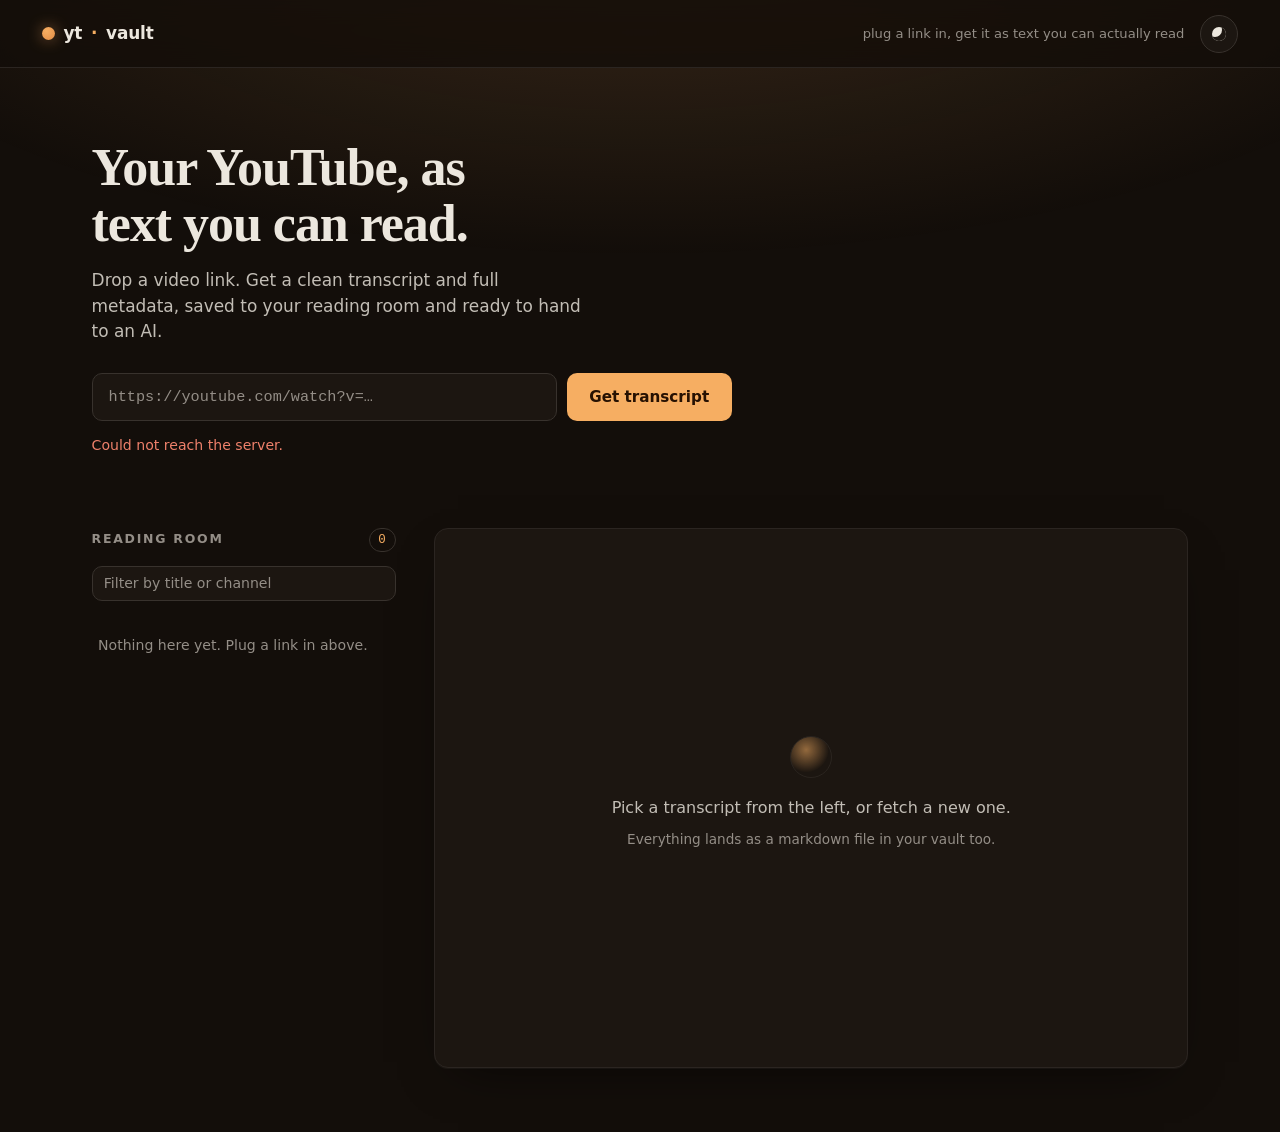
==== web/index.html @ a1901c12 "yt-vault: CLI + FastAPI reading-room web app Turn a YouTube link into a clean, readable transcript s" ====
<!DOCTYPE html>
<html lang="en" data-theme="dark">
<head>
  <meta charset="utf-8">
  <meta name="viewport" content="width=device-width, initial-scale=1">
  <title>yt-vault · your YouTube, as text you can read</title>
  <link rel="stylesheet" href="/web/style.css">
</head>
<body>
  <div class="lamp" aria-hidden="true"></div>

  <header class="topbar">
    <a class="brand" href="/">
      <span class="brand-mark" aria-hidden="true"></span>
      yt<span class="brand-dim">·</span>vault
    </a>
    <div class="topbar-actions">
      <span class="hint">plug a link in, get it as text you can actually read</span>
      <button id="themeToggle" class="icon-btn" type="button" aria-label="Toggle light / dark">
        <span class="theme-dot"></span>
      </button>
    </div>
  </header>

  <main>
    <!-- PLUG -->
    <section class="plug" aria-labelledby="plug-title">
      <h1 id="plug-title">Your YouTube, as text you can read.</h1>
      <p class="plug-sub">Drop a video link. Get a clean transcript and full metadata, saved to your reading room and ready to hand to an AI.</p>
      <form id="fetchForm" class="plug-form" autocomplete="off">
        <input id="urlInput" type="url" name="url" inputmode="url"
               placeholder="https://youtube.com/watch?v=…" aria-label="YouTube URL" required>
        <button id="fetchBtn" type="submit">Get transcript</button>
      </form>
      <p id="status" class="status" role="status" aria-live="polite"></p>
    </section>

    <!-- READ ROOM -->
    <section class="room" aria-label="Reading room">
      <aside class="shelf">
        <div class="shelf-head">
          <h2>Reading room</h2>
          <span id="count" class="count">0</span>
        </div>
        <input id="filter" class="filter" type="search" placeholder="Filter by title or channel" aria-label="Filter transcripts">
        <ol id="list" class="list" aria-label="Saved transcripts"></ol>
        <p id="shelfEmpty" class="shelf-empty">Nothing here yet. Plug a link in above.</p>
      </aside>

      <article id="reader" class="reader" tabindex="-1">
        <div id="readerEmpty" class="reader-empty">
          <span class="reader-empty-mark" aria-hidden="true"></span>
          <p>Pick a transcript from the left, or fetch a new one.</p>
          <p class="reader-empty-soft">Everything lands as a markdown file in your vault too.</p>
        </div>
        <div id="readerBody" class="reader-body" hidden></div>
      </article>
    </section>
  </main>

  <script src="/web/app.js" defer></script>
</body>
</html>
---- web/style.css ----
/* ============================================================
   yt-vault — warm reading room
   dark = evening lamp (default), light = paper
   ============================================================ */

:root {
  --bg:      oklch(0.168 0.012 60);
  --bg-2:    oklch(0.205 0.013 60);
  --bg-3:    oklch(0.245 0.014 58);
  --ink:     oklch(0.930 0.013 82);
  --ink-2:   oklch(0.800 0.012 80);
  --muted:   oklch(0.650 0.012 74);
  --line:    oklch(0.320 0.012 60);
  --line-2:  oklch(0.270 0.012 60);
  --accent:  oklch(0.805 0.125 66);
  --accent-2:oklch(0.720 0.135 58);
  --accent-ink: oklch(0.205 0.045 58);
  --danger:  oklch(0.72 0.14 32);

  --font-read: "Charter", "Iowan Old Style", "Palatino Linotype", Georgia, "Times New Roman", serif;
  --font-ui:   system-ui, -apple-system, "Segoe UI", Roboto, sans-serif;
  --font-mono: ui-monospace, "Cascadia Code", "SF Mono", Menlo, Consolas, monospace;

  --measure: 66ch;
  --radius: 14px;
  --radius-sm: 10px;
  --ease: cubic-bezier(0.16, 1, 0.3, 1);
  --shadow: 0 1px 0 oklch(1 0 0 / 0.04), 0 18px 50px -24px oklch(0 0 0 / 0.7);

  --z-lamp: 0; --z-base: 1; --z-sticky: 50;
}

[data-theme="light"] {
  --bg:      oklch(0.962 0.011 86);
  --bg-2:    oklch(0.992 0.006 86);
  --bg-3:    oklch(0.928 0.012 84);
  --ink:     oklch(0.285 0.020 55);
  --ink-2:   oklch(0.430 0.020 56);
  --muted:   oklch(0.530 0.020 60);
  --line:    oklch(0.870 0.012 84);
  --line-2:  oklch(0.910 0.010 84);
  --accent:  oklch(0.600 0.140 54);
  --accent-2:oklch(0.560 0.150 50);
  --accent-ink: oklch(0.985 0.010 86);
  --danger:  oklch(0.52 0.17 30);
  --shadow: 0 1px 0 oklch(1 0 0 / 0.6), 0 20px 44px -26px oklch(0 0 0 / 0.28);
}

* { box-sizing: border-box; margin: 0; padding: 0; }

html { -webkit-text-size-adjust: 100%; }

body {
  font-family: var(--font-ui);
  background: var(--bg);
  color: var(--ink);
  line-height: 1.5;
  min-height: 100dvh;
  -webkit-font-smoothing: antialiased;
  text-rendering: optimizeLegibility;
  transition: background 0.5s var(--ease), color 0.5s var(--ease);
}

/* the lamp: a single warm glow from top, the "evening" cue */
.lamp {
  position: fixed; inset: 0; z-index: var(--z-lamp); pointer-events: none;
  background: radial-gradient(120% 70% at 50% -12%,
              oklch(0.805 0.125 66 / 0.18), transparent 58%);
}
[data-theme="light"] .lamp {
  background: radial-gradient(120% 70% at 50% -12%,
              oklch(0.600 0.140 54 / 0.10), transparent 60%);
}

a { color: inherit; }

/* ---------- topbar ---------- */
.topbar {
  position: sticky; top: 0; z-index: var(--z-sticky);
  display: flex; align-items: center; justify-content: space-between;
  gap: 1rem; padding: 1rem clamp(1.1rem, 4vw, 2.6rem);
  height: 68px;
  background: color-mix(in oklch, var(--bg) 78%, transparent);
  backdrop-filter: saturate(140%) blur(14px);
  border-bottom: 1px solid var(--line-2);
}
.brand {
  display: inline-flex; align-items: center; gap: 0.55rem;
  font-weight: 620; font-size: 1.06rem; letter-spacing: -0.01em;
  text-decoration: none;
}
.brand-dim { color: var(--accent); }
.brand-mark {
  width: 13px; height: 13px; border-radius: 50%;
  background: radial-gradient(circle at 35% 30%, var(--accent), var(--accent-2));
  box-shadow: 0 0 16px -2px var(--accent);
}
.topbar-actions { display: flex; align-items: center; gap: 1rem; }
.hint { color: var(--muted); font-size: 0.82rem; }
@media (max-width: 680px) { .hint { display: none; } }

.icon-btn {
  width: 38px; height: 38px; border-radius: 50%;
  border: 1px solid var(--line); background: var(--bg-2);
  display: grid; place-items: center; cursor: pointer;
  transition: border-color 0.25s var(--ease), transform 0.25s var(--ease);
}
.icon-btn:hover { border-color: var(--accent); }
.icon-btn:active { transform: scale(0.94); }
.theme-dot {
  width: 14px; height: 14px; border-radius: 50%;
  background: var(--ink);
  box-shadow: inset -4px -4px 0 0 var(--bg-2);
}
[data-theme="light"] .theme-dot { box-shadow: inset 4px 4px 0 0 var(--accent); background: var(--bg-3); }

/* ---------- layout ---------- */
main {
  position: relative; z-index: var(--z-base);
  max-width: 1180px; margin: 0 auto;
  padding: clamp(2rem, 6vw, 4.5rem) clamp(1.1rem, 4vw, 2.6rem) 4rem;
}

/* ---------- plug ---------- */
.plug { max-width: 40rem; margin-bottom: clamp(2.8rem, 7vw, 4.5rem); }
.plug h1 {
  font-family: var(--font-read);
  font-weight: 600;
  font-size: clamp(2.1rem, 5.2vw, 3.25rem);
  line-height: 1.08; letter-spacing: -0.02em;
  text-wrap: balance;
}
.plug-sub {
  margin-top: 1rem; color: var(--ink-2);
  font-size: 1.06rem; max-width: 46ch; text-wrap: pretty;
}
.plug-form {
  margin-top: 1.8rem; display: flex; gap: 0.6rem; flex-wrap: wrap;
}
#urlInput {
  flex: 1 1 22rem; min-width: 0;
  font-family: var(--font-mono); font-size: 0.95rem;
  color: var(--ink); background: var(--bg-2);
  border: 1px solid var(--line); border-radius: var(--radius-sm);
  padding: 0.85rem 1rem;
  transition: border-color 0.25s var(--ease), box-shadow 0.25s var(--ease);
}
#urlInput::placeholder { color: var(--muted); }
#urlInput:focus {
  outline: none; border-color: var(--accent);
  box-shadow: 0 0 0 3px color-mix(in oklch, var(--accent) 24%, transparent);
}
#fetchBtn {
  font-family: var(--font-ui); font-weight: 580; font-size: 0.95rem;
  color: var(--accent-ink); background: var(--accent);
  border: none; border-radius: var(--radius-sm);
  padding: 0.85rem 1.4rem; cursor: pointer; white-space: nowrap;
  transition: transform 0.2s var(--ease), background 0.25s var(--ease), filter 0.25s var(--ease);
}
#fetchBtn:hover { filter: brightness(1.06); }
#fetchBtn:active { transform: translateY(1px); }
#fetchBtn:disabled { opacity: 0.6; cursor: progress; }

.status { margin-top: 0.9rem; font-size: 0.88rem; min-height: 1.2em; color: var(--muted); }
.status.error { color: var(--danger); }
.status.ok { color: var(--accent); }

/* ---------- read room ---------- */
.room {
  display: grid; grid-template-columns: 19rem 1fr; gap: clamp(1.4rem, 3vw, 2.4rem);
  align-items: start;
}
@media (max-width: 880px) { .room { grid-template-columns: 1fr; } }

/* shelf (sidebar) */
.shelf { position: sticky; top: 88px; display: flex; flex-direction: column; gap: 0.85rem; }
@media (max-width: 880px) { .shelf { position: static; } }
.shelf-head { display: flex; align-items: baseline; justify-content: space-between; }
.shelf-head h2 {
  font-size: 0.78rem; font-weight: 600; letter-spacing: 0.14em;
  text-transform: uppercase; color: var(--muted);
}
.count {
  font-family: var(--font-mono); font-size: 0.78rem; color: var(--accent);
  border: 1px solid var(--line); border-radius: 999px; padding: 0.1rem 0.55rem;
}
.filter {
  font-family: var(--font-ui); font-size: 0.88rem; color: var(--ink);
  background: var(--bg-2); border: 1px solid var(--line);
  border-radius: var(--radius-sm); padding: 0.55rem 0.7rem; width: 100%;
}
.filter::placeholder { color: var(--muted); }
.filter:focus { outline: none; border-color: var(--accent); }

.list { list-style: none; display: flex; flex-direction: column; gap: 0.35rem; max-height: 64vh; overflow-y: auto; padding-right: 2px; }
@media (max-width: 880px) { .list { max-height: none; } }
.list-item {
  text-align: left; width: 100%; cursor: pointer;
  background: transparent; border: 1px solid transparent; border-radius: var(--radius-sm);
  padding: 0.7rem 0.8rem; color: var(--ink);
  display: flex; flex-direction: column; gap: 0.28rem;
  transition: background 0.2s var(--ease), border-color 0.2s var(--ease);
}
.list-item:hover { background: var(--bg-2); }
.list-item.active { background: var(--bg-2); border-color: var(--line); }
.list-item .li-title {
  font-weight: 540; font-size: 0.94rem; line-height: 1.3;
  display: -webkit-box; -webkit-line-clamp: 2; -webkit-box-orient: vertical; overflow: hidden;
}
.list-item .li-meta {
  font-family: var(--font-mono); font-size: 0.72rem; color: var(--muted);
  display: flex; gap: 0.5rem; align-items: center;
}
.li-tag { color: var(--accent); }
.li-tag.none { color: var(--muted); }
.shelf-empty { color: var(--muted); font-size: 0.88rem; padding: 0.4rem; }

/* reader */
.reader {
  background: var(--bg-2); border: 1px solid var(--line-2);
  border-radius: var(--radius); box-shadow: var(--shadow);
  min-height: 60vh; padding: clamp(1.6rem, 4vw, 3rem);
  scroll-margin-top: 88px;
}
.reader:focus { outline: none; }

.reader-empty {
  height: 100%; min-height: 48vh; display: flex; flex-direction: column;
  align-items: center; justify-content: center; text-align: center; gap: 0.6rem;
  color: var(--ink-2);
}
.reader-empty-mark {
  width: 42px; height: 42px; border-radius: 50%; margin-bottom: 0.5rem;
  border: 1px solid var(--line);
  background: radial-gradient(circle at 38% 32%, var(--accent), transparent 62%);
  opacity: 0.55;
}
.reader-empty-soft { color: var(--muted); font-size: 0.85rem; }

/* the actual reading experience */
.reader-body { max-width: var(--measure); margin: 0 auto; }
.doc-kicker {
  font-family: var(--font-mono); font-size: 0.72rem; letter-spacing: 0.08em;
  text-transform: uppercase; color: var(--accent); margin-bottom: 0.7rem;
}
.doc-title {
  font-family: var(--font-read); font-weight: 600;
  font-size: clamp(1.6rem, 3.2vw, 2.15rem); line-height: 1.16;
  letter-spacing: -0.015em; text-wrap: balance;
}
.doc-meta {
  font-family: var(--font-mono); font-size: 0.76rem; color: var(--muted);
  margin-top: 0.85rem; display: flex; flex-wrap: wrap; gap: 0.35rem 0.9rem;
  border-bottom: 1px solid var(--line-2); padding-bottom: 1.1rem;
}
.doc-meta a { color: var(--accent); text-decoration: none; }
.doc-meta a:hover { text-decoration: underline; }

.doc-section-label {
  font-size: 0.74rem; font-weight: 600; letter-spacing: 0.14em; text-transform: uppercase;
  color: var(--muted); margin: 1.8rem 0 0.7rem;
}
.doc-desc {
  color: var(--ink-2); font-size: 0.96rem; white-space: pre-wrap; word-break: break-word;
}
.doc-transcript {
  font-family: var(--font-read); font-size: 1.18rem; line-height: 1.72;
  color: var(--ink); white-space: pre-wrap; letter-spacing: 0.003em;
}
.doc-transcript.empty { font-family: var(--font-ui); font-size: 0.95rem; color: var(--muted); font-style: italic; }

.doc-actions { display: flex; gap: 0.6rem; margin: 1.6rem 0 0.4rem; flex-wrap: wrap; }
.ghost-btn {
  font-family: var(--font-ui); font-size: 0.84rem; color: var(--ink-2);
  background: transparent; border: 1px solid var(--line); border-radius: var(--radius-sm);
  padding: 0.5rem 0.9rem; cursor: pointer;
  transition: border-color 0.2s var(--ease), color 0.2s var(--ease);
}
.ghost-btn:hover { border-color: var(--accent); color: var(--ink); }
.ghost-btn:active { transform: translateY(1px); }

/* skeleton while fetching */
.skeleton { max-width: var(--measure); margin: 0 auto; }
.sk { background: linear-gradient(90deg, var(--bg-3) 25%, var(--line-2) 37%, var(--bg-3) 63%);
  background-size: 280% 100%; border-radius: 6px; animation: shimmer 1.5s var(--ease) infinite; }
.sk-title { height: 2.1rem; width: 75%; margin-bottom: 1rem; }
.sk-meta { height: 0.8rem; width: 55%; margin-bottom: 1.8rem; }
.sk-line { height: 1.1rem; margin-bottom: 0.7rem; }
.sk-line.s { width: 88%; } .sk-line.m { width: 96%; } .sk-line.x { width: 70%; }
@keyframes shimmer { from { background-position: 200% 0; } to { background-position: -80% 0; } }

/* scrollbars */
.list::-webkit-scrollbar { width: 9px; }
.list::-webkit-scrollbar-thumb { background: var(--line); border-radius: 999px; border: 2px solid var(--bg); }

/* entrance motion */
@keyframes rise { from { opacity: 0; transform: translateY(12px); } to { opacity: 1; transform: none; } }
.plug, .room { animation: rise 0.7s var(--ease) both; }
.room { animation-delay: 0.08s; }

@media (prefers-reduced-motion: reduce) {
  *, *::before, *::after { animation-duration: 0.001ms !important; transition-duration: 0.001ms !important; }
  .sk { animation: none; }
}
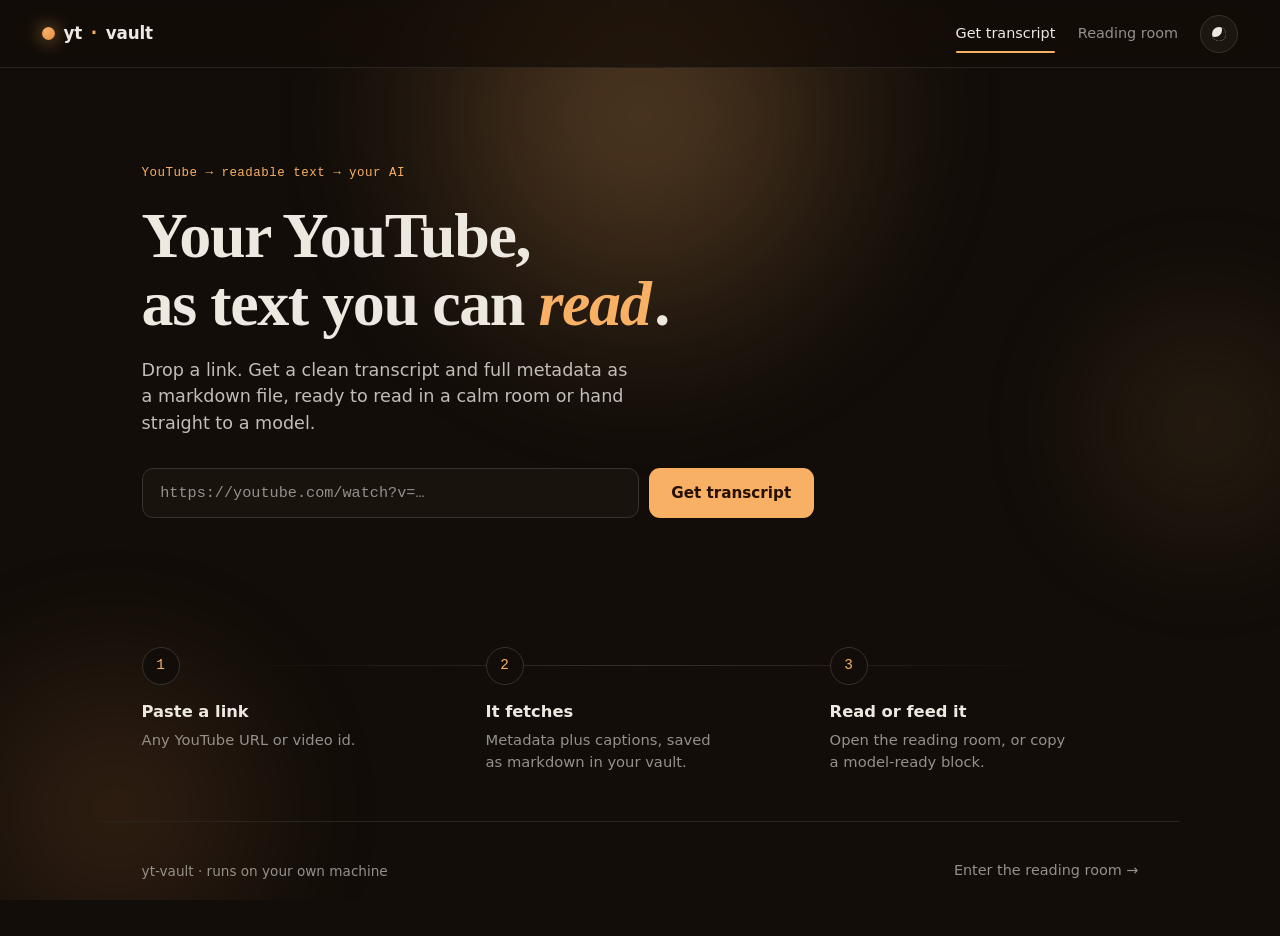
==== commit 3c08e681: "Redesign into two pages + cozy reading room; open-source the repo - split UI: landing getter (index)" ====
--- a/web/index.html
+++ b/web/index.html
@@ -4,60 +4,69 @@
   <meta charset="utf-8">
   <meta name="viewport" content="width=device-width, initial-scale=1">
   <title>yt-vault · your YouTube, as text you can read</title>
-  <link rel="stylesheet" href="/web/style.css">
+  <link rel="stylesheet" href="/web/base.css">
+  <link rel="stylesheet" href="/web/landing.css">
 </head>
 <body>
-  <div class="lamp" aria-hidden="true"></div>
+  <div class="aurora" aria-hidden="true"><span></span><span></span><span></span></div>
 
   <header class="topbar">
-    <a class="brand" href="/">
-      <span class="brand-mark" aria-hidden="true"></span>
-      yt<span class="brand-dim">·</span>vault
-    </a>
-    <div class="topbar-actions">
-      <span class="hint">plug a link in, get it as text you can actually read</span>
-      <button id="themeToggle" class="icon-btn" type="button" aria-label="Toggle light / dark">
-        <span class="theme-dot"></span>
-      </button>
-    </div>
+    <a class="brand" href="/"><span class="brand-mark"></span>yt<span class="brand-dim">·</span>vault</a>
+    <nav class="nav">
+      <a class="nav-link" href="/" aria-current="page">Get transcript</a>
+      <a class="nav-link" href="/read">Reading room</a>
+      <button id="themeToggle" class="icon-btn" type="button" aria-label="Toggle theme"><span class="theme-dot"></span></button>
+    </nav>
   </header>
 
   <main>
-    <!-- PLUG -->
-    <section class="plug" aria-labelledby="plug-title">
-      <h1 id="plug-title">Your YouTube, as text you can read.</h1>
-      <p class="plug-sub">Drop a video link. Get a clean transcript and full metadata, saved to your reading room and ready to hand to an AI.</p>
-      <form id="fetchForm" class="plug-form" autocomplete="off">
-        <input id="urlInput" type="url" name="url" inputmode="url"
-               placeholder="https://youtube.com/watch?v=…" aria-label="YouTube URL" required>
-        <button id="fetchBtn" type="submit">Get transcript</button>
+    <section class="hero">
+      <p class="hero-eyebrow">YouTube → readable text → your AI</p>
+      <h1 class="hero-title">Your YouTube,<br>as text you can <em>read</em>.</h1>
+      <p class="hero-sub">Drop a link. Get a clean transcript and full metadata as a markdown file, ready to read in a calm room or hand straight to a model.</p>
+
+      <form id="fetchForm" class="hero-form" autocomplete="off">
+        <div class="field">
+          <input id="urlInput" type="url" name="url" inputmode="url" required
+                 placeholder="https://youtube.com/watch?v=…" aria-label="YouTube URL">
+        </div>
+        <button id="fetchBtn" class="btn" type="submit">Get transcript</button>
       </form>
       <p id="status" class="status" role="status" aria-live="polite"></p>
     </section>
 
-    <!-- READ ROOM -->
-    <section class="room" aria-label="Reading room">
-      <aside class="shelf">
-        <div class="shelf-head">
-          <h2>Reading room</h2>
-          <span id="count" class="count">0</span>
+    <!-- result -->
+    <section id="result" class="result" hidden aria-live="polite">
+      <div class="result-card">
+        <div class="result-head">
+          <p class="result-kicker" id="rKicker">Transcript</p>
+          <h2 class="result-title" id="rTitle"></h2>
+          <p class="result-meta" id="rMeta"></p>
         </div>
-        <input id="filter" class="filter" type="search" placeholder="Filter by title or channel" aria-label="Filter transcripts">
-        <ol id="list" class="list" aria-label="Saved transcripts"></ol>
-        <p id="shelfEmpty" class="shelf-empty">Nothing here yet. Plug a link in above.</p>
-      </aside>
+        <div class="result-preview" id="rPreview"></div>
+        <div class="result-actions">
+          <a id="rDownload" class="btn" download>Download .md</a>
+          <a id="rOpen" class="ghost-btn" href="/read">Open in reading room</a>
+          <button id="rCopy" class="ghost-btn" type="button">Copy for AI</button>
+        </div>
+      </div>
+    </section>
 
-      <article id="reader" class="reader" tabindex="-1">
-        <div id="readerEmpty" class="reader-empty">
-          <span class="reader-empty-mark" aria-hidden="true"></span>
-          <p>Pick a transcript from the left, or fetch a new one.</p>
-          <p class="reader-empty-soft">Everything lands as a markdown file in your vault too.</p>
-        </div>
-        <div id="readerBody" class="reader-body" hidden></div>
-      </article>
+    <!-- flow -->
+    <section class="flow" aria-label="How it works">
+      <ol class="flow-track">
+        <li><span class="flow-n">1</span><h3>Paste a link</h3><p>Any YouTube URL or video id.</p></li>
+        <li><span class="flow-n">2</span><h3>It fetches</h3><p>Metadata plus captions, saved as markdown in your vault.</p></li>
+        <li><span class="flow-n">3</span><h3>Read or feed it</h3><p>Open the reading room, or copy a model-ready block.</p></li>
+      </ol>
     </section>
   </main>
 
-  <script src="/web/app.js" defer></script>
+  <footer class="foot">
+    <span>yt-vault · runs on your own machine</span>
+    <a class="nav-link" href="/read">Enter the reading room →</a>
+  </footer>
+
+  <script src="/web/landing.js" defer></script>
 </body>
 </html>
--- a/web/base.css
+++ b/web/base.css
@@ -0,0 +1,111 @@
+/* ============================================================
+   yt-vault — shared foundation (tokens, reset, chrome)
+   ============================================================ */
+:root {
+  --bg:      oklch(0.165 0.012 60);
+  --bg-2:    oklch(0.205 0.013 60);
+  --bg-3:    oklch(0.250 0.014 58);
+  --ink:     oklch(0.935 0.013 82);
+  --ink-2:   oklch(0.800 0.012 80);
+  --muted:   oklch(0.655 0.012 74);
+  --line:    oklch(0.320 0.012 60);
+  --line-2:  oklch(0.265 0.012 60);
+  --accent:  oklch(0.810 0.125 66);
+  --accent-2:oklch(0.720 0.135 56);
+  --accent-ink: oklch(0.200 0.045 58);
+  --danger:  oklch(0.74 0.14 32);
+
+  --font-read: "Charter", "Iowan Old Style", "Palatino Linotype", Georgia, serif;
+  --font-ui:   system-ui, -apple-system, "Segoe UI", Roboto, sans-serif;
+  --font-mono: ui-monospace, "Cascadia Code", "SF Mono", Menlo, Consolas, monospace;
+
+  --radius: 16px;
+  --radius-sm: 11px;
+  --ease: cubic-bezier(0.16, 1, 0.3, 1);
+  --spring: cubic-bezier(0.34, 1.56, 0.64, 1);
+  --shadow: 0 1px 0 oklch(1 0 0 / 0.05), 0 24px 60px -28px oklch(0 0 0 / 0.75);
+  --z-bg: 0; --z-base: 1; --z-widget: 40; --z-sticky: 60; --z-dock: 70; --z-modal: 90;
+}
+[data-theme="light"] {
+  --bg:      oklch(0.962 0.011 86);
+  --bg-2:    oklch(0.993 0.006 86);
+  --bg-3:    oklch(0.928 0.012 84);
+  --ink:     oklch(0.285 0.020 55);
+  --ink-2:   oklch(0.430 0.020 56);
+  --muted:   oklch(0.530 0.020 60);
+  --line:    oklch(0.870 0.012 84);
+  --line-2:  oklch(0.910 0.010 84);
+  --accent:  oklch(0.600 0.140 54);
+  --accent-2:oklch(0.555 0.150 50);
+  --accent-ink: oklch(0.985 0.010 86);
+  --shadow: 0 1px 0 oklch(1 0 0 / 0.6), 0 22px 48px -28px oklch(0 0 0 / 0.30);
+}
+
+* { box-sizing: border-box; margin: 0; padding: 0; }
+[hidden] { display: none !important; }
+html { -webkit-text-size-adjust: 100%; scroll-behavior: smooth; }
+body {
+  font-family: var(--font-ui); background: var(--bg); color: var(--ink);
+  line-height: 1.5; min-height: 100dvh; -webkit-font-smoothing: antialiased;
+  text-rendering: optimizeLegibility;
+  transition: background 0.6s var(--ease), color 0.6s var(--ease);
+}
+a { color: inherit; text-decoration: none; }
+::selection { background: color-mix(in oklch, var(--accent) 36%, transparent); }
+
+/* topbar / brand (shared) */
+.topbar {
+  position: sticky; top: 0; z-index: var(--z-sticky);
+  display: flex; align-items: center; justify-content: space-between; gap: 1rem;
+  padding: 0 clamp(1.1rem, 4vw, 2.6rem); height: 68px;
+  background: color-mix(in oklch, var(--bg) 72%, transparent);
+  backdrop-filter: saturate(150%) blur(16px);
+  border-bottom: 1px solid var(--line-2);
+}
+.brand { display: inline-flex; align-items: center; gap: 0.55rem; font-weight: 640; font-size: 1.05rem; letter-spacing: -0.01em; }
+.brand-mark {
+  width: 13px; height: 13px; border-radius: 50%;
+  background: radial-gradient(circle at 35% 30%, var(--accent), var(--accent-2));
+  box-shadow: 0 0 18px -1px var(--accent); animation: pulse 4s var(--ease) infinite;
+}
+.brand-dim { color: var(--accent); }
+@keyframes pulse { 0%,100% { box-shadow: 0 0 14px -2px var(--accent); } 50% { box-shadow: 0 0 22px 1px var(--accent); } }
+
+.nav { display: flex; align-items: center; gap: clamp(0.6rem, 2vw, 1.4rem); }
+.nav-link { color: var(--muted); font-size: 0.9rem; padding: 0.4rem 0; position: relative; transition: color 0.25s var(--ease); }
+.nav-link:hover, .nav-link[aria-current="page"] { color: var(--ink); }
+.nav-link[aria-current="page"]::after {
+  content: ""; position: absolute; left: 0; right: 0; bottom: -2px; height: 2px;
+  background: var(--accent); border-radius: 2px;
+}
+
+/* buttons */
+.btn {
+  font-family: var(--font-ui); font-weight: 580; font-size: 0.95rem;
+  color: var(--accent-ink); background: var(--accent); border: none;
+  border-radius: var(--radius-sm); padding: 0.85rem 1.4rem; cursor: pointer;
+  white-space: nowrap; position: relative; overflow: hidden;
+  transition: transform 0.2s var(--ease), filter 0.25s var(--ease);
+}
+.btn:hover { filter: brightness(1.07); }
+.btn:active { transform: translateY(1px) scale(0.99); }
+.btn:disabled { opacity: 0.6; cursor: progress; }
+.btn::after {
+  content: ""; position: absolute; inset: 0; transform: translateX(-120%);
+  background: linear-gradient(100deg, transparent, oklch(1 0 0 / 0.35), transparent);
+}
+.btn:hover::after { transform: translateX(120%); transition: transform 0.7s var(--ease); }
+
+.icon-btn {
+  width: 38px; height: 38px; border-radius: 50%; border: 1px solid var(--line);
+  background: var(--bg-2); display: grid; place-items: center; cursor: pointer;
+  color: var(--ink); transition: border-color 0.25s var(--ease), transform 0.25s var(--ease);
+}
+.icon-btn:hover { border-color: var(--accent); }
+.icon-btn:active { transform: scale(0.93); }
+.theme-dot { width: 14px; height: 14px; border-radius: 50%; background: var(--ink); box-shadow: inset -4px -4px 0 0 var(--bg-2); }
+[data-theme="light"] .theme-dot { background: var(--bg-3); box-shadow: inset 4px 4px 0 0 var(--accent); }
+
+@media (prefers-reduced-motion: reduce) {
+  *, *::before, *::after { animation-duration: 0.001ms !important; animation-iteration-count: 1 !important; transition-duration: 0.001ms !important; scroll-behavior: auto !important; }
+}
--- a/web/landing.css
+++ b/web/landing.css
@@ -0,0 +1,92 @@
+/* ============================================================
+   landing — flowy, animated, premium dark
+   ============================================================ */
+
+.ghost-btn {
+  font-family: var(--font-ui); font-size: 0.9rem; color: var(--ink-2);
+  background: transparent; border: 1px solid var(--line); border-radius: var(--radius-sm);
+  padding: 0.82rem 1.2rem; cursor: pointer; display: inline-flex; align-items: center;
+  transition: border-color 0.2s var(--ease), color 0.2s var(--ease), transform 0.15s var(--ease);
+}
+.ghost-btn:hover { border-color: var(--accent); color: var(--ink); }
+.ghost-btn:active { transform: translateY(1px); }
+
+/* drifting aurora orbs */
+.aurora { position: fixed; inset: 0; z-index: var(--z-bg); overflow: hidden; pointer-events: none; }
+.aurora span {
+  position: absolute; border-radius: 50%; filter: blur(70px); opacity: 0.5;
+  background: radial-gradient(circle, var(--accent), transparent 70%);
+}
+.aurora span:nth-child(1) { width: 46vw; height: 46vw; top: -14vw; left: 50%; transform: translateX(-50%); opacity: 0.32; animation: drift1 22s var(--ease) infinite alternate; }
+.aurora span:nth-child(2) { width: 30vw; height: 30vw; bottom: -8vw; left: -6vw; background: radial-gradient(circle, var(--accent-2), transparent 70%); opacity: 0.22; animation: drift2 26s var(--ease) infinite alternate; }
+.aurora span:nth-child(3) { width: 24vw; height: 24vw; top: 30%; right: -6vw; opacity: 0.16; animation: drift3 30s var(--ease) infinite alternate; }
+@keyframes drift1 { to { transform: translateX(-58%) translateY(4vw); } }
+@keyframes drift2 { to { transform: translate(5vw, -4vw); } }
+@keyframes drift3 { to { transform: translate(-4vw, 5vw); } }
+[data-theme="light"] .aurora span { opacity: 0.14; }
+
+main { position: relative; z-index: var(--z-base); max-width: 1080px; margin: 0 auto; padding: clamp(2.6rem, 8vw, 6rem) clamp(1.1rem, 4vw, 2.6rem) 3rem; }
+
+/* hero */
+.hero { max-width: 42rem; }
+.hero-eyebrow { font-family: var(--font-mono); font-size: 0.78rem; letter-spacing: 0.04em; color: var(--accent); margin-bottom: 1.2rem; opacity: 0; animation: rise 0.6s var(--ease) 0.05s both; }
+.hero-title {
+  font-family: var(--font-read); font-weight: 600; line-height: 1.06; letter-spacing: -0.022em;
+  font-size: clamp(2.4rem, 6.5vw, 4rem); text-wrap: balance; opacity: 0; animation: rise 0.7s var(--ease) 0.12s both;
+}
+.hero-title em { font-style: italic; color: var(--accent); padding-right: 0.06em; }
+.hero-sub { margin-top: 1.2rem; color: var(--ink-2); font-size: 1.1rem; max-width: 44ch; text-wrap: pretty; opacity: 0; animation: rise 0.7s var(--ease) 0.2s both; }
+
+.hero-form { margin-top: 2rem; display: flex; gap: 0.6rem; flex-wrap: wrap; opacity: 0; animation: rise 0.7s var(--ease) 0.28s both; }
+.field { flex: 1 1 24rem; min-width: 0; position: relative; }
+#urlInput {
+  width: 100%; font-family: var(--font-mono); font-size: 0.95rem; color: var(--ink);
+  background: color-mix(in oklch, var(--bg-2) 80%, transparent); border: 1px solid var(--line);
+  border-radius: var(--radius-sm); padding: 0.95rem 1.1rem; backdrop-filter: blur(8px);
+  transition: border-color 0.25s var(--ease), box-shadow 0.25s var(--ease);
+}
+#urlInput::placeholder { color: var(--muted); }
+#urlInput:focus { outline: none; border-color: var(--accent); box-shadow: 0 0 0 4px color-mix(in oklch, var(--accent) 22%, transparent); }
+
+.status { margin-top: 1rem; font-size: 0.88rem; min-height: 1.2em; color: var(--muted); }
+.status.error { color: var(--danger); } .status.ok { color: var(--accent); }
+
+/* result card */
+.result { margin-top: 2.4rem; }
+.result-card {
+  background: color-mix(in oklch, var(--bg-2) 86%, transparent); border: 1px solid var(--line-2);
+  border-radius: var(--radius); box-shadow: var(--shadow); padding: clamp(1.4rem, 4vw, 2.2rem);
+  backdrop-filter: blur(10px); animation: rise 0.6s var(--ease) both;
+}
+.result-kicker { font-family: var(--font-mono); font-size: 0.72rem; letter-spacing: 0.08em; text-transform: uppercase; color: var(--accent); }
+.result-title { font-family: var(--font-read); font-weight: 600; font-size: clamp(1.4rem, 3vw, 1.9rem); line-height: 1.18; margin-top: 0.5rem; text-wrap: balance; }
+.result-meta { font-family: var(--font-mono); font-size: 0.76rem; color: var(--muted); margin-top: 0.7rem; display: flex; flex-wrap: wrap; gap: 0.3rem 0.8rem; }
+.result-preview {
+  margin: 1.2rem 0; font-family: var(--font-read); font-size: 1.04rem; line-height: 1.7; color: var(--ink-2);
+  max-height: 9.5rem; overflow: hidden; position: relative; -webkit-mask-image: linear-gradient(180deg, #000 55%, transparent);
+          mask-image: linear-gradient(180deg, #000 55%, transparent);
+}
+.result-actions { display: flex; flex-wrap: wrap; gap: 0.6rem; }
+
+/* flow */
+.flow { margin-top: clamp(3.5rem, 9vw, 6rem); }
+.flow-track { list-style: none; display: grid; grid-template-columns: repeat(3, 1fr); gap: clamp(1rem, 3vw, 2.2rem); position: relative; }
+.flow-track::before { content: ""; position: absolute; top: 18px; left: 8%; right: 8%; height: 1px; background: linear-gradient(90deg, transparent, var(--line), transparent); }
+@media (max-width: 720px) { .flow-track { grid-template-columns: 1fr; gap: 1.4rem; } .flow-track::before { display: none; } }
+.flow-track li { position: relative; }
+.flow-n {
+  display: grid; place-items: center; width: 38px; height: 38px; border-radius: 50%;
+  background: var(--bg); border: 1px solid var(--line); color: var(--accent);
+  font-family: var(--font-mono); font-size: 0.9rem; position: relative; z-index: 1; margin-bottom: 0.9rem;
+}
+.flow-track h3 { font-size: 1.02rem; font-weight: 600; }
+.flow-track p { color: var(--muted); font-size: 0.92rem; margin-top: 0.3rem; max-width: 26ch; }
+
+.foot {
+  position: relative; z-index: var(--z-base); max-width: 1080px; margin: 0 auto;
+  padding: 2rem clamp(1.1rem, 4vw, 2.6rem) 3rem; display: flex; justify-content: space-between;
+  align-items: center; gap: 1rem; flex-wrap: wrap; color: var(--muted); font-size: 0.85rem;
+  border-top: 1px solid var(--line-2);
+}
+
+@keyframes rise { from { opacity: 0; transform: translateY(16px); } to { opacity: 1; transform: none; } }
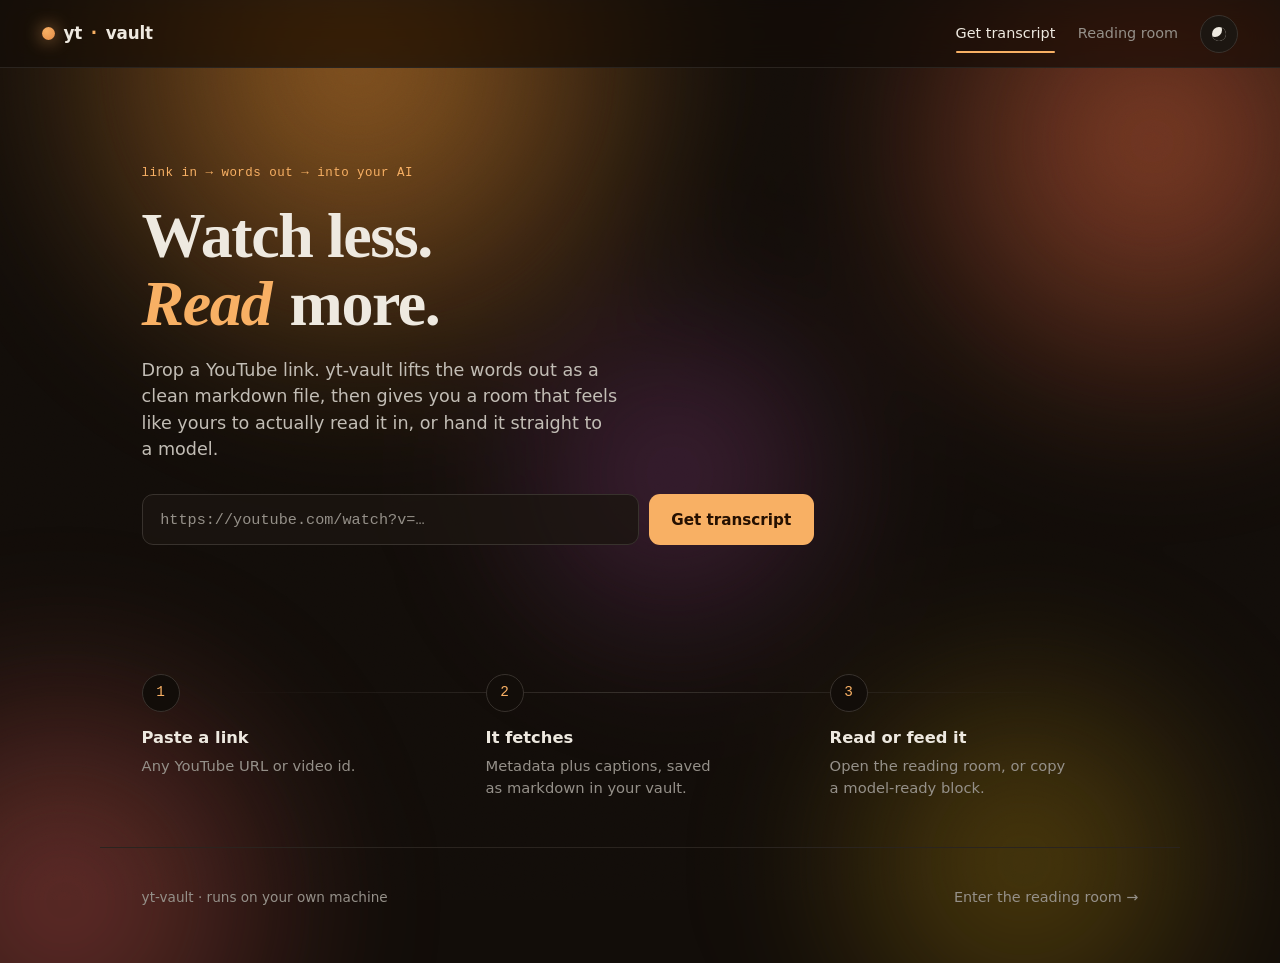
==== commit 9846b1a9: "Reading room v2: lived-in rooms + clean auto-collapsing widgets; mesh landing - landing: fluid blend" ====
--- a/web/index.html
+++ b/web/index.html
@@ -8,7 +8,8 @@
   <link rel="stylesheet" href="/web/landing.css">
 </head>
 <body>
-  <div class="aurora" aria-hidden="true"><span></span><span></span><span></span></div>
+  <div class="mesh" aria-hidden="true"><span></span><span></span><span></span><span></span><span></span></div>
+  <div class="grain" aria-hidden="true"></div>
 
   <header class="topbar">
     <a class="brand" href="/"><span class="brand-mark"></span>yt<span class="brand-dim">·</span>vault</a>
@@ -21,9 +22,9 @@
 
   <main>
     <section class="hero">
-      <p class="hero-eyebrow">YouTube → readable text → your AI</p>
-      <h1 class="hero-title">Your YouTube,<br>as text you can <em>read</em>.</h1>
-      <p class="hero-sub">Drop a link. Get a clean transcript and full metadata as a markdown file, ready to read in a calm room or hand straight to a model.</p>
+      <p class="hero-eyebrow">link in → words out → into your AI</p>
+      <h1 class="hero-title">Watch less.<br><em>Read</em> more.</h1>
+      <p class="hero-sub">Drop a YouTube link. yt-vault lifts the words out as a clean markdown file, then gives you a room that feels like yours to actually read it in, or hand it straight to a model.</p>
 
       <form id="fetchForm" class="hero-form" autocomplete="off">
         <div class="field">
--- a/web/landing.css
+++ b/web/landing.css
@@ -11,19 +11,25 @@
 .ghost-btn:hover { border-color: var(--accent); color: var(--ink); }
 .ghost-btn:active { transform: translateY(1px); }
 
-/* drifting aurora orbs */
-.aurora { position: fixed; inset: 0; z-index: var(--z-bg); overflow: hidden; pointer-events: none; }
-.aurora span {
-  position: absolute; border-radius: 50%; filter: blur(70px); opacity: 0.5;
-  background: radial-gradient(circle, var(--accent), transparent 70%);
-}
-.aurora span:nth-child(1) { width: 46vw; height: 46vw; top: -14vw; left: 50%; transform: translateX(-50%); opacity: 0.32; animation: drift1 22s var(--ease) infinite alternate; }
-.aurora span:nth-child(2) { width: 30vw; height: 30vw; bottom: -8vw; left: -6vw; background: radial-gradient(circle, var(--accent-2), transparent 70%); opacity: 0.22; animation: drift2 26s var(--ease) infinite alternate; }
-.aurora span:nth-child(3) { width: 24vw; height: 24vw; top: 30%; right: -6vw; opacity: 0.16; animation: drift3 30s var(--ease) infinite alternate; }
-@keyframes drift1 { to { transform: translateX(-58%) translateY(4vw); } }
-@keyframes drift2 { to { transform: translate(5vw, -4vw); } }
-@keyframes drift3 { to { transform: translate(-4vw, 5vw); } }
-[data-theme="light"] .aurora span { opacity: 0.14; }
+/* fluid mesh gradient — soft blended color field (shader-ish), not cut-and-dry */
+.mesh { position: fixed; inset: -10%; z-index: var(--z-bg); overflow: hidden; pointer-events: none; filter: blur(8px) saturate(125%); }
+.mesh span { position: absolute; border-radius: 50%; filter: blur(60px); mix-blend-mode: screen; will-change: transform; }
+.mesh span:nth-child(1) { width: 60vw; height: 60vw; top: -18vw; left: 8vw;  background: radial-gradient(circle, oklch(0.78 0.14 62 / 0.55), transparent 68%); animation: m1 26s var(--ease) infinite alternate; }
+.mesh span:nth-child(2) { width: 52vw; height: 52vw; top: -8vw;  right: -6vw; background: radial-gradient(circle, oklch(0.70 0.15 38 / 0.50), transparent 68%); animation: m2 31s var(--ease) infinite alternate; }
+.mesh span:nth-child(3) { width: 46vw; height: 46vw; bottom: -16vw; left: -8vw; background: radial-gradient(circle, oklch(0.62 0.13 24 / 0.45), transparent 70%); animation: m3 29s var(--ease) infinite alternate; }
+.mesh span:nth-child(4) { width: 40vw; height: 40vw; bottom: -10vw; right: 10vw; background: radial-gradient(circle, oklch(0.66 0.12 90 / 0.40), transparent 70%); animation: m4 35s var(--ease) infinite alternate; }
+.mesh span:nth-child(5) { width: 34vw; height: 34vw; top: 32%; left: 38%; background: radial-gradient(circle, oklch(0.58 0.14 330 / 0.30), transparent 72%); animation: m5 38s var(--ease) infinite alternate; }
+@keyframes m1 { to { transform: translate(6vw, 7vw) scale(1.15); } }
+@keyframes m2 { to { transform: translate(-7vw, 5vw) scale(1.1); } }
+@keyframes m3 { to { transform: translate(8vw, -5vw) scale(1.18); } }
+@keyframes m4 { to { transform: translate(-6vw, -6vw) scale(1.12); } }
+@keyframes m5 { to { transform: translate(-4vw, 4vw) scale(1.22); } }
+[data-theme="light"] .mesh { filter: blur(8px) saturate(115%); opacity: 0.6; }
+[data-theme="light"] .mesh span { mix-blend-mode: multiply; }
+
+/* fine grain over the mesh for a filmic, non-flat field */
+.grain { position: fixed; inset: 0; z-index: var(--z-bg); pointer-events: none; opacity: 0.05; mix-blend-mode: overlay;
+  background-image: url("data:image/svg+xml,%3Csvg xmlns='http://www.w3.org/2000/svg' width='120' height='120'%3E%3Cfilter id='n'%3E%3CfeTurbulence type='fractalNoise' baseFrequency='0.9' numOctaves='2'/%3E%3C/filter%3E%3Crect width='100%25' height='100%25' filter='url(%23n)'/%3E%3C/svg%3E"); }
 
 main { position: relative; z-index: var(--z-base); max-width: 1080px; margin: 0 auto; padding: clamp(2.6rem, 8vw, 6rem) clamp(1.1rem, 4vw, 2.6rem) 3rem; }
 
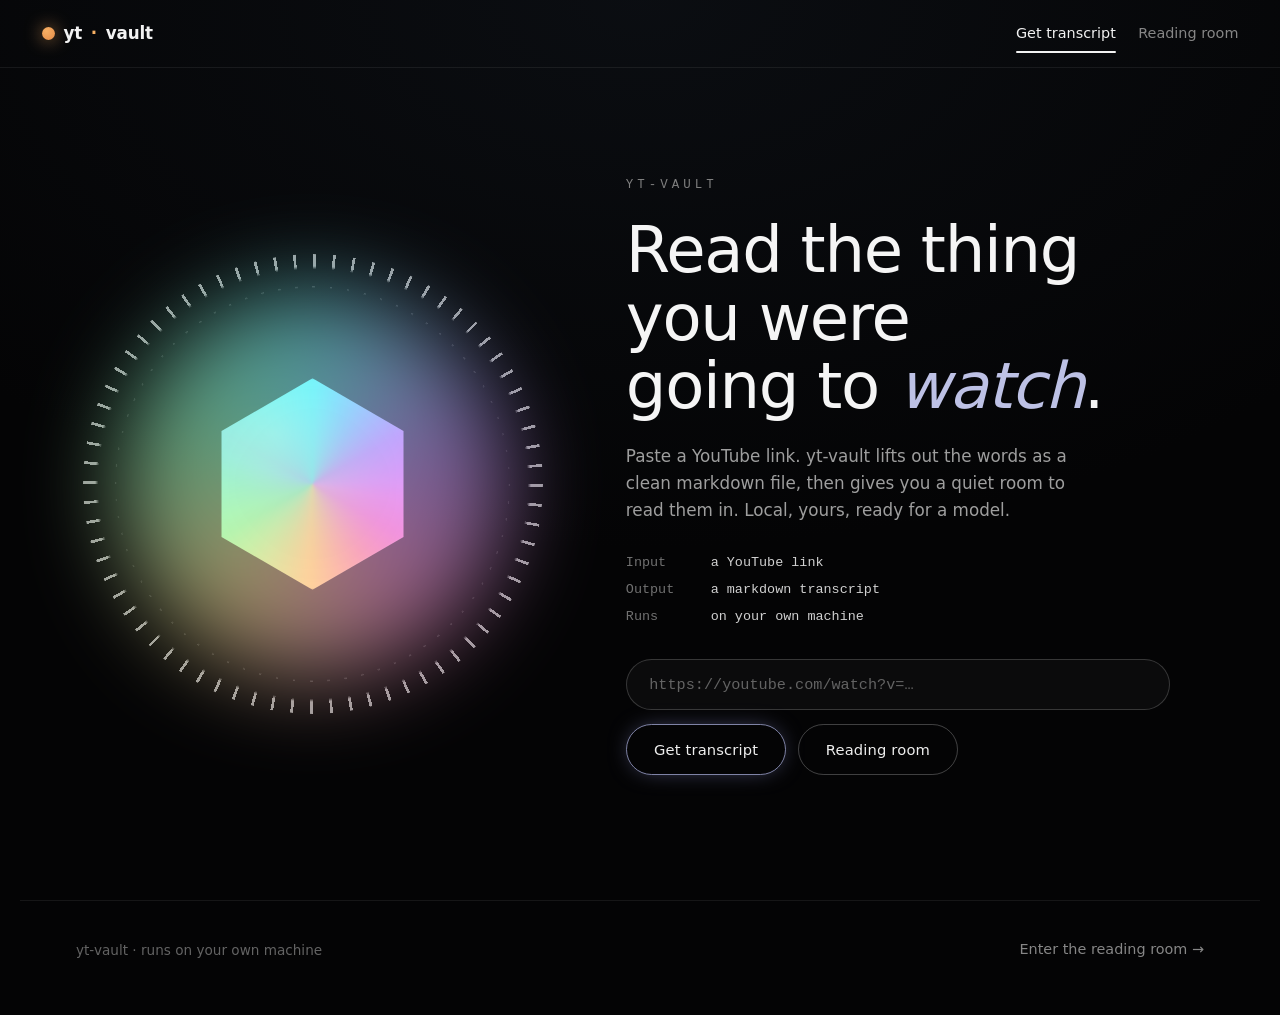
==== commit 930a1792: "Landing: noir + iridescent orb aesthetic Rebuild the landing as a black, negative-space hero with an" ====
--- a/web/index.html
+++ b/web/index.html
@@ -3,65 +3,66 @@
 <head>
   <meta charset="utf-8">
   <meta name="viewport" content="width=device-width, initial-scale=1">
-  <title>yt-vault · your YouTube, as text you can read</title>
+  <title>yt-vault · read the thing you were going to watch</title>
   <link rel="stylesheet" href="/web/base.css">
   <link rel="stylesheet" href="/web/landing.css">
 </head>
-<body>
-  <div class="mesh" aria-hidden="true"><span></span><span></span><span></span><span></span><span></span></div>
-  <div class="grain" aria-hidden="true"></div>
-
+<body class="noir">
   <header class="topbar">
     <a class="brand" href="/"><span class="brand-mark"></span>yt<span class="brand-dim">·</span>vault</a>
     <nav class="nav">
       <a class="nav-link" href="/" aria-current="page">Get transcript</a>
       <a class="nav-link" href="/read">Reading room</a>
-      <button id="themeToggle" class="icon-btn" type="button" aria-label="Toggle theme"><span class="theme-dot"></span></button>
     </nav>
   </header>
 
-  <main>
-    <section class="hero">
-      <p class="hero-eyebrow">link in → words out → into your AI</p>
-      <h1 class="hero-title">Watch less.<br><em>Read</em> more.</h1>
-      <p class="hero-sub">Drop a YouTube link. yt-vault lifts the words out as a clean markdown file, then gives you a room that feels like yours to actually read it in, or hand it straight to a model.</p>
+  <main class="stagewrap">
+    <!-- iridescent hero object -->
+    <div class="orb" aria-hidden="true">
+      <div class="ring"></div>
+      <div class="ring ring-2"></div>
+      <div class="hex"><span class="hex-sheen"></span></div>
+      <div class="orb-glow"></div>
+    </div>
 
-      <form id="fetchForm" class="hero-form" autocomplete="off">
-        <div class="field">
-          <input id="urlInput" type="url" name="url" inputmode="url" required
-                 placeholder="https://youtube.com/watch?v=…" aria-label="YouTube URL">
+    <!-- lede -->
+    <section class="lede">
+      <p class="kicker">yt-vault</p>
+      <h1>Read the thing you were<br>going to <em>watch</em>.</h1>
+      <p class="lede-body">Paste a YouTube link. yt-vault lifts out the words as a clean markdown file, then gives you a quiet room to read them in. Local, yours, ready for a model.</p>
+
+      <dl class="spec">
+        <div><dt>Input</dt><dd>a YouTube link</dd></div>
+        <div><dt>Output</dt><dd>a markdown transcript</dd></div>
+        <div><dt>Runs</dt><dd>on your own machine</dd></div>
+      </dl>
+
+      <form id="fetchForm" class="lede-form" autocomplete="off">
+        <input id="urlInput" type="url" name="url" inputmode="url" required
+               placeholder="https://youtube.com/watch?v=…" aria-label="YouTube URL">
+        <div class="lede-actions">
+          <button id="fetchBtn" class="pill-out primary" type="submit">Get transcript</button>
+          <a class="pill-out" href="/read">Reading room</a>
         </div>
-        <button id="fetchBtn" class="btn" type="submit">Get transcript</button>
       </form>
       <p id="status" class="status" role="status" aria-live="polite"></p>
     </section>
+  </main>
 
-    <!-- result -->
-    <section id="result" class="result" hidden aria-live="polite">
-      <div class="result-card">
-        <div class="result-head">
-          <p class="result-kicker" id="rKicker">Transcript</p>
-          <h2 class="result-title" id="rTitle"></h2>
-          <p class="result-meta" id="rMeta"></p>
-        </div>
-        <div class="result-preview" id="rPreview"></div>
-        <div class="result-actions">
-          <a id="rDownload" class="btn" download>Download .md</a>
-          <a id="rOpen" class="ghost-btn" href="/read">Open in reading room</a>
-          <button id="rCopy" class="ghost-btn" type="button">Copy for AI</button>
-        </div>
+  <!-- result -->
+  <section id="result" class="result" hidden aria-live="polite">
+    <div class="result-card">
+      <p class="result-kicker" id="rKicker">Transcript</p>
+      <h2 class="result-title" id="rTitle"></h2>
+      <p class="result-meta" id="rMeta"></p>
+      <div class="result-preview" id="rPreview"></div>
+      <div class="result-actions">
+        <a id="rDownload" class="pill-out primary" download>Download .md</a>
+        <a id="rOpen" class="pill-out" href="/read">Open in reading room</a>
+        <button id="rCopy" class="pill-out" type="button">Copy for AI</button>
       </div>
-    </section>
-
-    <!-- flow -->
-    <section class="flow" aria-label="How it works">
-      <ol class="flow-track">
-        <li><span class="flow-n">1</span><h3>Paste a link</h3><p>Any YouTube URL or video id.</p></li>
-        <li><span class="flow-n">2</span><h3>It fetches</h3><p>Metadata plus captions, saved as markdown in your vault.</p></li>
-        <li><span class="flow-n">3</span><h3>Read or feed it</h3><p>Open the reading room, or copy a model-ready block.</p></li>
-      </ol>
-    </section>
-  </main>
+    </div>
+  </section>
 
   <footer class="foot">
     <span>yt-vault · runs on your own machine</span>
--- a/web/landing.css
+++ b/web/landing.css
@@ -1,98 +1,110 @@
 /* ============================================================
-   landing — flowy, animated, premium dark
+   landing — noir + iridescent orb (homage to cabbi.bo's WebGL feel,
+   rebuilt in CSS with our own content)
    ============================================================ */
 
-.ghost-btn {
-  font-family: var(--font-ui); font-size: 0.9rem; color: var(--ink-2);
-  background: transparent; border: 1px solid var(--line); border-radius: var(--radius-sm);
-  padding: 0.82rem 1.2rem; cursor: pointer; display: inline-flex; align-items: center;
-  transition: border-color 0.2s var(--ease), color 0.2s var(--ease), transform 0.15s var(--ease);
+body.noir {
+  background:
+    radial-gradient(120% 90% at 50% 0%, oklch(0.16 0.01 260), transparent 60%),
+    oklch(0.11 0.004 260);
+  color: oklch(0.93 0 0);
 }
-.ghost-btn:hover { border-color: var(--accent); color: var(--ink); }
-.ghost-btn:active { transform: translateY(1px); }
+.noir .topbar { background: transparent; backdrop-filter: none; border-bottom: 1px solid oklch(1 0 0 / 0.07); }
+.noir .nav-link { color: oklch(0.62 0 0); }
+.noir .nav-link:hover, .noir .nav-link[aria-current="page"] { color: oklch(0.96 0 0); }
+.noir .nav-link[aria-current="page"]::after { background: oklch(0.96 0 0); }
+.noir .brand { color: oklch(0.96 0 0); }
 
-/* fluid mesh gradient — soft blended color field (shader-ish), not cut-and-dry */
-.mesh { position: fixed; inset: -10%; z-index: var(--z-bg); overflow: hidden; pointer-events: none; filter: blur(8px) saturate(125%); }
-.mesh span { position: absolute; border-radius: 50%; filter: blur(60px); mix-blend-mode: screen; will-change: transform; }
-.mesh span:nth-child(1) { width: 60vw; height: 60vw; top: -18vw; left: 8vw;  background: radial-gradient(circle, oklch(0.78 0.14 62 / 0.55), transparent 68%); animation: m1 26s var(--ease) infinite alternate; }
-.mesh span:nth-child(2) { width: 52vw; height: 52vw; top: -8vw;  right: -6vw; background: radial-gradient(circle, oklch(0.70 0.15 38 / 0.50), transparent 68%); animation: m2 31s var(--ease) infinite alternate; }
-.mesh span:nth-child(3) { width: 46vw; height: 46vw; bottom: -16vw; left: -8vw; background: radial-gradient(circle, oklch(0.62 0.13 24 / 0.45), transparent 70%); animation: m3 29s var(--ease) infinite alternate; }
-.mesh span:nth-child(4) { width: 40vw; height: 40vw; bottom: -10vw; right: 10vw; background: radial-gradient(circle, oklch(0.66 0.12 90 / 0.40), transparent 70%); animation: m4 35s var(--ease) infinite alternate; }
-.mesh span:nth-child(5) { width: 34vw; height: 34vw; top: 32%; left: 38%; background: radial-gradient(circle, oklch(0.58 0.14 330 / 0.30), transparent 72%); animation: m5 38s var(--ease) infinite alternate; }
-@keyframes m1 { to { transform: translate(6vw, 7vw) scale(1.15); } }
-@keyframes m2 { to { transform: translate(-7vw, 5vw) scale(1.1); } }
-@keyframes m3 { to { transform: translate(8vw, -5vw) scale(1.18); } }
-@keyframes m4 { to { transform: translate(-6vw, -6vw) scale(1.12); } }
-@keyframes m5 { to { transform: translate(-4vw, 4vw) scale(1.22); } }
-[data-theme="light"] .mesh { filter: blur(8px) saturate(115%); opacity: 0.6; }
-[data-theme="light"] .mesh span { mix-blend-mode: multiply; }
+/* ---------- stage ---------- */
+.stagewrap {
+  max-width: 1240px; margin: 0 auto; min-height: calc(100dvh - 68px);
+  display: grid; grid-template-columns: 0.9fr 1.1fr; align-items: center; gap: clamp(2rem, 6vw, 5rem);
+  padding: clamp(2rem, 5vw, 4rem) clamp(1.2rem, 5vw, 3.5rem);
+}
+@media (max-width: 900px) { .stagewrap { grid-template-columns: 1fr; justify-items: center; text-align: center; gap: 2.5rem; } }
 
-/* fine grain over the mesh for a filmic, non-flat field */
-.grain { position: fixed; inset: 0; z-index: var(--z-bg); pointer-events: none; opacity: 0.05; mix-blend-mode: overlay;
-  background-image: url("data:image/svg+xml,%3Csvg xmlns='http://www.w3.org/2000/svg' width='120' height='120'%3E%3Cfilter id='n'%3E%3CfeTurbulence type='fractalNoise' baseFrequency='0.9' numOctaves='2'/%3E%3C/filter%3E%3Crect width='100%25' height='100%25' filter='url(%23n)'/%3E%3C/svg%3E"); }
+/* ---------- iridescent orb ---------- */
+.orb { position: relative; width: min(42vw, 460px); aspect-ratio: 1; justify-self: center; }
+@media (max-width: 900px) { .orb { width: min(72vw, 340px); } }
 
-main { position: relative; z-index: var(--z-base); max-width: 1080px; margin: 0 auto; padding: clamp(2.6rem, 8vw, 6rem) clamp(1.1rem, 4vw, 2.6rem) 3rem; }
+.orb-glow { position: absolute; inset: 8%; border-radius: 50%; filter: blur(46px); opacity: 0.6;
+  background: conic-gradient(from 0deg, #7df9ff, #c39bff, #ff9bd4, #ffe79b, #9bffc0, #7df9ff);
+  animation: hue 18s linear infinite; }
 
-/* hero */
-.hero { max-width: 42rem; }
-.hero-eyebrow { font-family: var(--font-mono); font-size: 0.78rem; letter-spacing: 0.04em; color: var(--accent); margin-bottom: 1.2rem; opacity: 0; animation: rise 0.6s var(--ease) 0.05s both; }
-.hero-title {
-  font-family: var(--font-read); font-weight: 600; line-height: 1.06; letter-spacing: -0.022em;
-  font-size: clamp(2.4rem, 6.5vw, 4rem); text-wrap: balance; opacity: 0; animation: rise 0.7s var(--ease) 0.12s both;
-}
-.hero-title em { font-style: italic; color: var(--accent); padding-right: 0.06em; }
-.hero-sub { margin-top: 1.2rem; color: var(--ink-2); font-size: 1.1rem; max-width: 44ch; text-wrap: pretty; opacity: 0; animation: rise 0.7s var(--ease) 0.2s both; }
+.ring { position: absolute; inset: 0; border-radius: 50%; mix-blend-mode: screen;
+  background: repeating-conic-gradient(from 0deg, oklch(1 0 0 / 0.6) 0 0.7deg, transparent 0.7deg 5deg);
+  -webkit-mask: radial-gradient(circle, transparent 66%, #000 67%, #000 72.5%, transparent 73.5%);
+          mask: radial-gradient(circle, transparent 66%, #000 67%, #000 72.5%, transparent 73.5%);
+  animation: spin 64s linear infinite; }
+.ring-2 { inset: 7%; opacity: 0.45;
+  -webkit-mask: radial-gradient(circle, transparent 70%, #000 71%, #000 74%, transparent 75%);
+          mask: radial-gradient(circle, transparent 70%, #000 71%, #000 74%, transparent 75%);
+  animation: spin 96s linear infinite reverse; }
 
-.hero-form { margin-top: 2rem; display: flex; gap: 0.6rem; flex-wrap: wrap; opacity: 0; animation: rise 0.7s var(--ease) 0.28s both; }
-.field { flex: 1 1 24rem; min-width: 0; position: relative; }
-#urlInput {
-  width: 100%; font-family: var(--font-mono); font-size: 0.95rem; color: var(--ink);
-  background: color-mix(in oklch, var(--bg-2) 80%, transparent); border: 1px solid var(--line);
-  border-radius: var(--radius-sm); padding: 0.95rem 1.1rem; backdrop-filter: blur(8px);
-  transition: border-color 0.25s var(--ease), box-shadow 0.25s var(--ease);
-}
-#urlInput::placeholder { color: var(--muted); }
-#urlInput:focus { outline: none; border-color: var(--accent); box-shadow: 0 0 0 4px color-mix(in oklch, var(--accent) 22%, transparent); }
+.hex { position: absolute; inset: 27%; clip-path: polygon(50% 0%, 93% 25%, 93% 75%, 50% 100%, 7% 75%, 7% 25%);
+  background: conic-gradient(from 0deg, #7df9ff, #c39bff, #ff9bd4, #ffe79b, #9bffc0, #9bd0ff, #7df9ff);
+  filter: saturate(1.35) blur(1px); animation: hue 14s linear infinite; }
+.hex-sheen { position: absolute; inset: 0; clip-path: inherit;
+  background:
+    radial-gradient(60% 50% at 32% 26%, oklch(1 0 0 / 0.75), transparent 55%),
+    radial-gradient(70% 60% at 72% 82%, oklch(0 0 0 / 0.45), transparent 60%);
+  mix-blend-mode: soft-light; }
 
-.status { margin-top: 1rem; font-size: 0.88rem; min-height: 1.2em; color: var(--muted); }
-.status.error { color: var(--danger); } .status.ok { color: var(--accent); }
+@keyframes hue { to { filter: saturate(1.35) blur(1px) hue-rotate(360deg); } }
+@keyframes spin { to { transform: rotate(360deg); } }
 
-/* result card */
-.result { margin-top: 2.4rem; }
-.result-card {
-  background: color-mix(in oklch, var(--bg-2) 86%, transparent); border: 1px solid var(--line-2);
-  border-radius: var(--radius); box-shadow: var(--shadow); padding: clamp(1.4rem, 4vw, 2.2rem);
-  backdrop-filter: blur(10px); animation: rise 0.6s var(--ease) both;
-}
-.result-kicker { font-family: var(--font-mono); font-size: 0.72rem; letter-spacing: 0.08em; text-transform: uppercase; color: var(--accent); }
-.result-title { font-family: var(--font-read); font-weight: 600; font-size: clamp(1.4rem, 3vw, 1.9rem); line-height: 1.18; margin-top: 0.5rem; text-wrap: balance; }
-.result-meta { font-family: var(--font-mono); font-size: 0.76rem; color: var(--muted); margin-top: 0.7rem; display: flex; flex-wrap: wrap; gap: 0.3rem 0.8rem; }
-.result-preview {
-  margin: 1.2rem 0; font-family: var(--font-read); font-size: 1.04rem; line-height: 1.7; color: var(--ink-2);
-  max-height: 9.5rem; overflow: hidden; position: relative; -webkit-mask-image: linear-gradient(180deg, #000 55%, transparent);
-          mask-image: linear-gradient(180deg, #000 55%, transparent);
-}
+/* ---------- lede ---------- */
+.lede { max-width: 34rem; }
+.kicker { font-family: var(--font-mono); font-size: 0.78rem; letter-spacing: 0.32em; text-transform: uppercase; color: oklch(0.6 0 0); margin-bottom: 1.4rem; }
+.lede h1 { font-weight: 300; font-size: clamp(2.3rem, 5.2vw, 4rem); line-height: 1.06; letter-spacing: -0.02em; color: oklch(0.97 0 0); text-wrap: balance; }
+.lede h1 em { font-style: italic; font-weight: 300; color: oklch(0.82 0.05 280); }
+.lede-body { margin-top: 1.4rem; color: oklch(0.7 0 0); font-size: 1.05rem; line-height: 1.6; max-width: 42ch; text-wrap: pretty; }
+@media (max-width: 900px) { .lede-body { margin-inline: auto; } }
+
+.spec { margin: 1.8rem 0; display: flex; flex-direction: column; gap: 0.45rem; font-family: var(--font-mono); font-size: 0.84rem; }
+.spec div { display: flex; gap: 0.8rem; }
+@media (max-width: 900px) { .spec div { justify-content: center; } }
+.spec dt { color: oklch(0.55 0 0); min-width: 4.5rem; }
+.spec dd { color: oklch(0.86 0 0); }
+
+.lede-form { margin-top: 2rem; display: flex; flex-direction: column; gap: 0.9rem; }
+#urlInput { width: 100%; font-family: var(--font-mono); font-size: 0.95rem; color: oklch(0.95 0 0);
+  background: oklch(1 0 0 / 0.03); border: 1px solid oklch(1 0 0 / 0.18); border-radius: 999px; padding: 0.95rem 1.4rem;
+  transition: border-color 0.25s var(--ease), box-shadow 0.25s var(--ease); }
+#urlInput::placeholder { color: oklch(0.5 0 0); }
+#urlInput:focus { outline: none; border-color: oklch(0.85 0.05 280); box-shadow: 0 0 0 4px oklch(0.7 0.08 280 / 0.16); }
+
+.lede-actions { display: flex; gap: 0.7rem; flex-wrap: wrap; }
+@media (max-width: 900px) { .lede-actions { justify-content: center; } }
+.pill-out { font-family: var(--font-ui); font-size: 0.92rem; font-weight: 460; letter-spacing: 0.01em;
+  color: oklch(0.95 0 0); background: transparent; border: 1px solid oklch(1 0 0 / 0.24); border-radius: 999px;
+  padding: 0.85rem 1.7rem; cursor: pointer; display: inline-flex; align-items: center; justify-content: center;
+  transition: border-color 0.25s var(--ease), background 0.25s var(--ease), transform 0.15s var(--ease); }
+.pill-out:hover { border-color: oklch(1 0 0 / 0.6); background: oklch(1 0 0 / 0.04); }
+.pill-out:active { transform: translateY(1px); }
+.pill-out.primary { border-color: oklch(0.8 0.07 280 / 0.7); box-shadow: 0 0 24px -8px oklch(0.75 0.1 280 / 0.6); }
+.pill-out.primary:hover { border-color: oklch(0.86 0.08 280); }
+.pill-out:disabled { opacity: 0.55; cursor: progress; }
+
+.status { font-size: 0.86rem; min-height: 1.2em; color: oklch(0.55 0 0); }
+.status.error { color: oklch(0.74 0.15 25); } .status.ok { color: oklch(0.82 0.07 160); }
+
+/* ---------- result ---------- */
+.result { max-width: 1240px; margin: 0 auto; padding: 0 clamp(1.2rem, 5vw, 3.5rem) 2rem; }
+.result-card { background: oklch(1 0 0 / 0.035); border: 1px solid oklch(1 0 0 / 0.12); border-radius: var(--radius);
+  padding: clamp(1.4rem, 4vw, 2.2rem); backdrop-filter: blur(8px); animation: rise 0.6s var(--ease) both; }
+.result-kicker { font-family: var(--font-mono); font-size: 0.72rem; letter-spacing: 0.1em; text-transform: uppercase; color: oklch(0.78 0.05 280); }
+.result-title { font-family: var(--font-read); font-weight: 600; font-size: clamp(1.4rem, 3vw, 1.9rem); line-height: 1.18; margin-top: 0.5rem; color: oklch(0.97 0 0); text-wrap: balance; }
+.result-meta { font-family: var(--font-mono); font-size: 0.76rem; color: oklch(0.6 0 0); margin-top: 0.7rem; display: flex; flex-wrap: wrap; gap: 0.3rem 0.8rem; }
+.result-preview { margin: 1.2rem 0; font-family: var(--font-read); font-size: 1.04rem; line-height: 1.7; color: oklch(0.72 0 0);
+  max-height: 9.5rem; overflow: hidden; -webkit-mask-image: linear-gradient(180deg, #000 55%, transparent); mask-image: linear-gradient(180deg, #000 55%, transparent); }
 .result-actions { display: flex; flex-wrap: wrap; gap: 0.6rem; }
 
-/* flow */
-.flow { margin-top: clamp(3.5rem, 9vw, 6rem); }
-.flow-track { list-style: none; display: grid; grid-template-columns: repeat(3, 1fr); gap: clamp(1rem, 3vw, 2.2rem); position: relative; }
-.flow-track::before { content: ""; position: absolute; top: 18px; left: 8%; right: 8%; height: 1px; background: linear-gradient(90deg, transparent, var(--line), transparent); }
-@media (max-width: 720px) { .flow-track { grid-template-columns: 1fr; gap: 1.4rem; } .flow-track::before { display: none; } }
-.flow-track li { position: relative; }
-.flow-n {
-  display: grid; place-items: center; width: 38px; height: 38px; border-radius: 50%;
-  background: var(--bg); border: 1px solid var(--line); color: var(--accent);
-  font-family: var(--font-mono); font-size: 0.9rem; position: relative; z-index: 1; margin-bottom: 0.9rem;
-}
-.flow-track h3 { font-size: 1.02rem; font-weight: 600; }
-.flow-track p { color: var(--muted); font-size: 0.92rem; margin-top: 0.3rem; max-width: 26ch; }
-
-.foot {
-  position: relative; z-index: var(--z-base); max-width: 1080px; margin: 0 auto;
-  padding: 2rem clamp(1.1rem, 4vw, 2.6rem) 3rem; display: flex; justify-content: space-between;
-  align-items: center; gap: 1rem; flex-wrap: wrap; color: var(--muted); font-size: 0.85rem;
-  border-top: 1px solid var(--line-2);
-}
+.foot { max-width: 1240px; margin: 0 auto; padding: 2rem clamp(1.2rem, 5vw, 3.5rem) 3rem; display: flex; justify-content: space-between;
+  align-items: center; gap: 1rem; flex-wrap: wrap; color: oklch(0.5 0 0); font-size: 0.85rem; border-top: 1px solid oklch(1 0 0 / 0.07); }
 
 @keyframes rise { from { opacity: 0; transform: translateY(16px); } to { opacity: 1; transform: none; } }
+
+@media (prefers-reduced-motion: reduce) {
+  .orb-glow, .hex, .ring, .ring-2 { animation: none !important; }
+}
